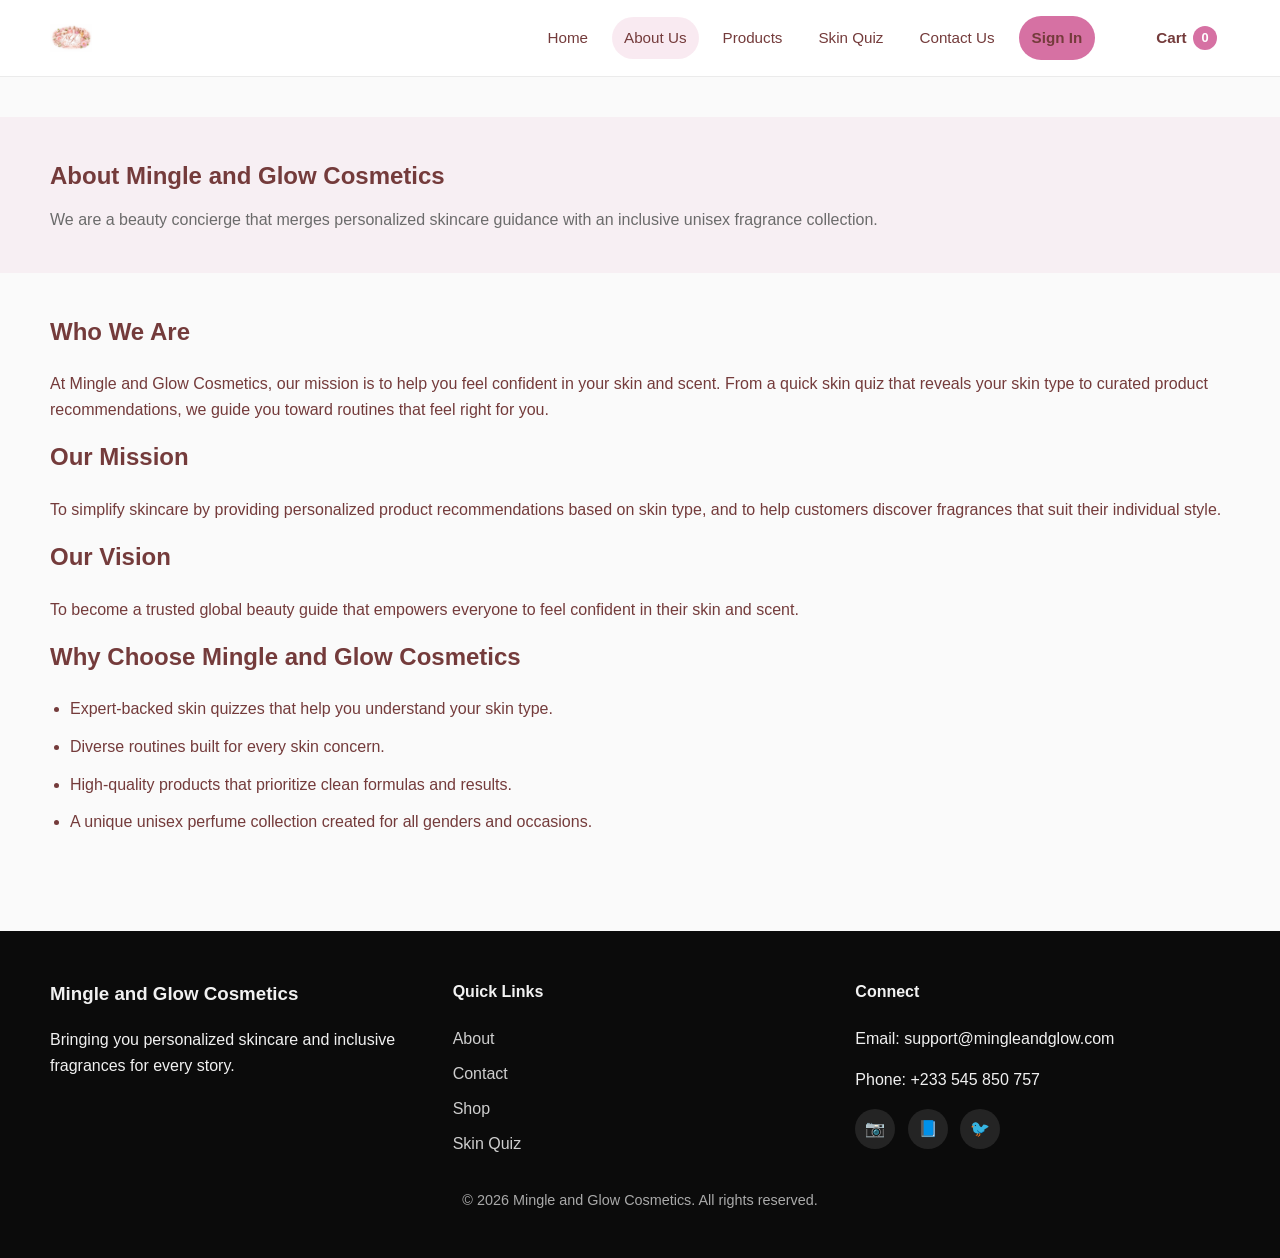
==== pages/about-us.html @ 073a83bd "changes" ====
<!DOCTYPE html>
<html lang="en">
<head>
  <meta charset="UTF-8" />
  <meta name="viewport" content="width=device-width, initial-scale=1.0" />
  <title>About Us — Mingle and Glow Cosmetics</title>
  <link rel="stylesheet" href="../src/style.css" />
</head>
<body>
  <header class="site-header">
    <div class="container header-inner">
      <a class="brand" href="../index.html">
        <img class="logo" src="../images/logo.png" alt="Mingle and Glow logo" />
      </a>
      <nav class="main-nav">
        <a href="../index.html">Home</a>
        <a href="about-us.html" class="active">About Us</a>
        <a href="Products.html">Products</a>
        <a href="skin-quiz.html">Skin Quiz</a>
        <a href="contact-us.html">Contact Us</a>
        <a id="auth-action" class="btn btn-primary" href="sign-in.html">Sign In</a>
        <span id="user-greeting" class="user-greeting"></span>
        <a class="btn cart-link" href="Cart.html">Cart <span id="cart-count" class="badge">0</span></a>
      </nav>
      <button class="nav-toggle" aria-label="Toggle navigation">☰</button>
    </div>
  </header>

  <main class="page-content">
    <section class="page-header">
      <div class="container">
        <h1>About Mingle and Glow Cosmetics</h1>
        <p>We are a beauty concierge that merges personalized skincare guidance with an inclusive unisex fragrance collection.</p>
      </div>
    </section>

    <section class="content-block">
      <div class="container">
        <h2>Who We Are</h2>
        <p>At Mingle and Glow Cosmetics, our mission is to help you feel confident in your skin and scent. From a quick skin quiz that reveals your skin type to curated product recommendations, we guide you toward routines that feel right for you.</p>

        <h2>Our Mission</h2>
        <p>To simplify skincare by providing personalized product recommendations based on skin type, and to help customers discover fragrances that suit their individual style.</p>

        <h2>Our Vision</h2>
        <p>To become a trusted global beauty guide that empowers everyone to feel confident in their skin and scent.</p>

        <h2>Why Choose Mingle and Glow Cosmetics</h2>
        <ul class="checklist">
          <li>Expert-backed skin quizzes that help you understand your skin type.</li>
          <li>Diverse routines built for every skin concern.</li>
          <li>High-quality products that prioritize clean formulas and results.</li>
          <li>A unique unisex perfume collection created for all genders and occasions.</li>
        </ul>
      </div>
    </section>
  </main>

  <footer class="site-footer">
    <div class="container footer-grid">
      <div>
        <h3>Mingle and Glow Cosmetics</h3>
        <p>Bringing you personalized skincare and inclusive fragrances for every story.</p>
      </div>

      <div>
        <h4>Quick Links</h4>
        <ul class="footer-links">
          <li><a href="About%20us%20.html">About</a></li>
          <li><a href="Contact%20us%20.html">Contact</a></li>
          <li><a href="Products.html">Shop</a></li>
          <li><a href="Skin%20Quiz%20.html">Skin Quiz</a></li>
        </ul>
      </div>

      <div>
        <h4>Connect</h4>
        <p>Email: <a href="mailto:support@mingleandglow.com">support@mingleandglow.com</a></p>
        <p>Phone: +233 545 850 757</p>
        <div class="social-icons">
          <a href="#" aria-label="Instagram">📷</a>
          <a href="#" aria-label="Facebook">📘</a>
          <a href="#" aria-label="Twitter">🐦</a>
        </div>
      </div>
    </div>
    <div class="footer-bottom">
      <p>© <span id="year"></span> Mingle and Glow Cosmetics. All rights reserved.</p>
    </div>
  </footer>

  <script src="../src/app.js"></script>
  <script>
    document.getElementById('year').textContent = new Date().getFullYear();
    updateCartBadge();
  </script>
</body>
</html>
---- src/style.css ----
/* Mingle and Glow Cosmetics stylesheet */

:root {
  --bg: #fafafa;
  --surface: #ffffff;
  --primary: #d671a3;
  --primary-dark: #b64682;
  --secondary: #4a6cf7;
  --text: #743b3b;
  --muted: #6b6b6b;
  --border: rgba(0, 0, 0, 0.08);
  --radius: 12px;
  --shadow: 0 14px 35px rgba(0, 0, 0, 0.08);
  --max-width: 1180px;
  --font: -apple-system, BlinkMacSystemFont, 'Segoe UI', Roboto, Helvetica, Arial, sans-serif;
}

* {
  box-sizing: border-box;
}

body {
  margin: 0;
  font-family: var(--font);
  line-height: 1.6;
  color: var(--text);
  background: var(--bg);
}

a {
  color: inherit;
  text-decoration: none;
}

.container {
  width: min(100% - 2rem, var(--max-width));
  margin: 0 auto;
}

.site-header {
  background: #fff;
  border-bottom: 1px solid var(--border);
  position: sticky;
  top: 0;
  z-index: 20;
}

.header-inner {
  display: flex;
  align-items: center;
  justify-content: space-between;
  gap: 1rem;
  padding: 1rem 0;
  border-radius: 12px;
  
}

.brand {
  display: inline-flex;
  align-items: center;
  gap: 0.5rem;
  text-decoration: none;
  color: var(--text);
}

.brand img.logo {
  height: 42px;
  width: 42px;
  display: block;
  object-fit: contain;
}

.brand-highlight {
  color: var(--primary);
}

.main-nav {
  display: flex;
  align-items: center;
  gap: 0.75rem;
  flex-wrap: wrap;
}

.main-nav a {
  padding: 0.55rem 0.75rem;
  border-radius: 999px;
  font-size: 0.95rem;
  color: var(--text);
  transition: background 0.2s ease;
}

.main-nav a:hover,
.main-nav a.active {
  background: rgba(214, 113, 163, 0.15);
}

.user-greeting {
  padding: 0.55rem 0.75rem;
  font-weight: 600;
  color: var(--text);
}

.btn {
  display: inline-flex;
  align-items: center;
  justify-content: center;
  gap: 0.4rem;
  border: 1px solid transparent;
  border-radius: 999px;
  padding: 0.6rem 0.9rem;
  font-weight: 600;
  transition: transform 0.18s ease, box-shadow 0.18s ease;
  cursor: pointer;
  text-decoration: none;
}

.btn:hover {
  transform: translateY(-1px);
  box-shadow: 0 10px 22px rgba(0, 0, 0, 0.06);
}

.btn-primary {
  background: var(--primary);
  color: #fff;
}

.btn-secondary {
  background: rgba(74, 108, 247, 0.12);
  color: var(--secondary);
}

.btn-small {
  font-size: 0.85rem;
  padding: 0.4rem 0.7rem;
}

.badge {
  display: inline-flex;
  align-items: center;
  justify-content: center;
  min-width: 1.5rem;
  padding: 0.1rem 0.45rem;
  border-radius: 999px;
  background: var(--primary);
  color: #fff;
  font-size: 0.8rem;
}

.nav-toggle {
  display: none;
  border: 1px solid rgba(0, 0, 0, 0.15);
  border-radius: 10px;
  background: rgba(255, 255, 255, 0.8);
  padding: 0.5rem 0.8rem;
  font-size: 1.2rem;
}

.hero {
  position: relative;
  padding: 4rem 0;
  min-height: 75vh;
  background: linear-gradient(135deg, rgba(214, 113, 163, 0.34), rgba(74, 108, 247, 0.28)),
    url('../images/background image.jpeg') center/cover no-repeat;
}

.hero::before {
  content: '';
  position: absolute;
  inset: 0;
  background: rgba(0, 0, 0, 0.25);
  pointer-events: none;
}

.hero .container {
  position: relative;
  z-index: 1;
}

.hero-grid {
  display: grid;
  grid-template-columns: 1fr 1fr;
  gap: 2.5rem;
  align-items: center;
}

.hero-text h1 {
  margin: 0 0 1rem;
  font-size: clamp(2.4rem, 4vw, 3.2rem);
}

.hero-text p {
  margin: 0 0 1.6rem;
  max-width: 520px;
  color: var(--muted);
}

.hero-actions {
  display: flex;
  gap: 1rem;
  flex-wrap: wrap;
}

.hero-image img {
  width: 100%;
  border-radius: var(--radius);
  box-shadow: var(--shadow);
}

.features {
  padding: 3rem 0;
}

.features h2 {
  text-align: center;
  margin-bottom: 2rem;
}

.feature-grid {
  display: grid;
  grid-template-columns: repeat(auto-fit, minmax(220px, 1fr));
  gap: 1.75rem;
}

.feature {
  background: var(--surface);
  padding: 1.8rem;
  border-radius: var(--radius);
  box-shadow: 0 8px 18px rgba(0, 0, 0, 0.05);
  border: 1px solid rgba(0, 0, 0, 0.05);
}

.feature h3 {
  margin-top: 0;
}

.section-header {
  text-align: center;
  max-width: 820px;
  margin: 0 auto 2rem;
}

.product-grid {
  display: grid;
  grid-template-columns: repeat(auto-fit, minmax(260px, 1fr));
  gap: 1.75rem;
}

.product-card {
  background: var(--surface);
  border-radius: var(--radius);
  overflow: hidden;
  box-shadow: var(--shadow);
  border: 1px solid rgba(0, 0, 0, 0.05);
  display: flex;
  flex-direction: column;
}

.product-card img {
  width: 100%;
  height: 200px;
  object-fit: cover;
}

.product-body {
  padding: 1.2rem;
  display: flex;
  flex-direction: column;
  gap: 0.75rem;
  flex: 1;
}

.product-body h3 {
  margin: 0;
}

.product-meta {
  font-size: 0.9rem;
  color: var(--muted);
}

.product-price {
  font-weight: 700;
  color: var(--text);
}

.section-actions {
  display: flex;
  justify-content: center;
  margin-top: 1.75rem;
}

.testimonials {
  padding: 3rem 0;
  background: rgba(74, 108, 247, 0.05);
}

.testimonial-grid {
  display: grid;
  grid-template-columns: repeat(auto-fit, minmax(240px, 1fr));
  gap: 1.5rem;
}

.testimonial {
  background: var(--surface);
  padding: 1.8rem;
  border-radius: var(--radius);
  box-shadow: 0 10px 25px rgba(0, 0, 0, 0.06);
}

.testimonial footer {
  margin-top: 1rem;
  color: var(--muted);
  font-size: 0.95rem;
}

.site-footer {
  background: #0b0b0b;
  color: #f1f1f1;
  padding: 3rem 0 2rem;
}

.footer-grid {
  display: grid;
  grid-template-columns: repeat(auto-fit, minmax(220px, 1fr));
  gap: 1.75rem;
  align-items: start;
}

.site-footer h3,
.site-footer h4 {
  margin-top: 0;
}

.footer-links {
  list-style: none;
  padding: 0;
  margin: 0;
}

.footer-links li + li {
  margin-top: 0.6rem;
}

.footer-links a {
  color: rgba(255, 255, 255, 0.8);
}

.footer-links a:hover {
  color: #fff;
}

.social-icons a {
  display: inline-flex;
  align-items: center;
  justify-content: center;
  width: 40px;
  height: 40px;
  border-radius: 50%;
  background: rgba(255, 255, 255, 0.1);
  margin-right: 0.5rem;
  text-decoration: none;
}

.footer-bottom {
  margin-top: 2rem;
  text-align: center;
  font-size: 0.9rem;
  color: rgba(255, 255, 255, 0.65);
}

.page-content {
  padding: 2.5rem 0;
}

.page-header {
  padding: 2.5rem 0;
  background: rgba(214, 113, 163, 0.08);
}

.page-header h1 {
  margin: 0 0 0.75rem;
}

.page-header p {
  margin: 0;
  color: var(--muted);
}

.content-block {
  padding: 2.5rem 0;
}

.content-block h2 {
  margin-top: 0;
}

.checklist {
  padding-left: 1.25rem;
}

.checklist li {
  margin-bottom: 0.75rem;
}

.filter-grid {
  display: grid;
  grid-template-columns: repeat(auto-fit, minmax(200px, 1fr));
  gap: 1rem;
  padding: 1.5rem 0;
}

.filter {
  display: flex;
  flex-direction: column;
  gap: 0.4rem;
}

.filter-select {
  padding: 0.65rem;
  border-radius: 999px;
  border: 1px solid rgba(0, 0, 0, 0.15);
  background: #fff;
}

.quiz-section {
  padding: 2.5rem 0;
}

.quiz-grid {
  display: grid;
  grid-template-columns: 1fr 1fr;
  gap: 2rem;
}

.quiz-form {
  display: grid;
  gap: 1.5rem;
}

.quiz-card {
  background: var(--surface);
  padding: 1.5rem;
  border-radius: var(--radius);
  border: 1px solid rgba(0, 0, 0, 0.05);
}

.quiz-card h2 {
  margin-top: 0;
}

.quiz-card label {
  display: block;
  margin-top: 0.9rem;
  cursor: pointer;
}

.quiz-card input[type='radio'] {
  margin-right: 0.6rem;
}

.quiz-actions {
  display: flex;
  justify-content: flex-end;
}

.quiz-result {
  background: var(--surface);
  padding: 1.5rem;
  border-radius: var(--radius);
  border: 1px solid rgba(0, 0, 0, 0.05);
}

.newsletter {
  padding: 2.5rem 0;
  background: rgba(74, 108, 247, 0.05);
}

.auth-section {
  padding: 2.5rem 0;
}

.auth-grid {
  display: grid;
  grid-template-columns: 1fr;
  justify-items: center;
}

.auth-card {
  width: min(420px, 100%);
  padding: 2rem;
  background: var(--surface);
  border-radius: var(--radius);
  box-shadow: var(--shadow);
}

.auth-form {
  display: grid;
  gap: 1.1rem;
}

.form-group {
  display: flex;
  flex-direction: column;
  gap: 0.35rem;
}

.form-group input,
.form-group select,
.form-group textarea {
  padding: 0.75rem 0.9rem;
  border-radius: 12px;
  border: 1px solid rgba(0, 0, 0, 0.15);
  font: inherit;
}

.form-group textarea {
  resize: vertical;
}

.form-group.checkbox {
  flex-direction: row;
  align-items: center;
  gap: 0.6rem;
}

.auth-links {
  margin: 0;
  font-size: 0.95rem;
  color: var(--muted);
}

.auth-links a {
  color: var(--primary);
}

.message {
  margin: 0;
  padding: 0.75rem 1rem;
  border-radius: 12px;
  font-size: 0.95rem;
}

.message.error {
  background: rgba(220, 53, 69, 0.1);
  color: #b02a37;
}

.message.success {
  background: rgba(40, 167, 69, 0.14);
  color: #155724;
}

.empty-state {
  padding: 2rem;
  text-align: center;
  color: var(--muted);
}

.cart-section {
  padding: 2.5rem 0;
}

.cart-grid {
  display: grid;
  grid-template-columns: 1fr 320px;
  gap: 1.5rem;
  align-items: start;
}

.cart-items {
  background: var(--surface);
  padding: 1.5rem;
  border-radius: var(--radius);
  box-shadow: var(--shadow);
}

.cart-total {
  margin-top: 1.5rem;
  padding: 1rem;
  border-radius: var(--radius);
  border: 1px solid rgba(0, 0, 0, 0.08);
  background: rgba(255, 255, 255, 0.55);
}

.cart-table {
  width: 100%;
  border-collapse: collapse;
}

.cart-table th,
.cart-table td {
  padding: 0.9rem 0.7rem;
  text-align: left;
  vertical-align: middle;
}

.cart-table thead {
  border-bottom: 1px solid rgba(0, 0, 0, 0.12);
}

.cart-product {
  display: flex;
  align-items: center;
  gap: 0.75rem;
}

.cart-product img {
  width: 70px;
  height: 70px;
  object-fit: cover;
  border-radius: 12px;
}

.qty-input {
  width: 64px;
  padding: 0.5rem;
  border-radius: 12px;
  border: 1px solid rgba(0, 0, 0, 0.15);
}

.checkout {
  background: var(--surface);
  padding: 1.5rem;
  border-radius: var(--radius);
  box-shadow: var(--shadow);
}

.checkout-form {
  display: grid;
  gap: 1.1rem;
}

.privacy-note {
  font-size: 0.85rem;
  color: var(--muted);
  margin-top: 0.75rem;
}

.toast {
  position: fixed;
  bottom: 1.5rem;
  right: 1.5rem;
  background: rgba(0, 0, 0, 0.8);
  color: white;
  padding: 0.85rem 1rem;
  border-radius: 12px;
  opacity: 0;
  transform: translateY(10px);
  transition: opacity 0.2s ease, transform 0.2s ease;
  z-index: 999;
}

.toast.show {
  opacity: 1;
  transform: translateY(0);
}

@media (max-width: 900px) {
  .hero-grid {
    grid-template-columns: 1fr;
  }

  .cart-grid {
    grid-template-columns: 1fr;
  }

  .quiz-grid {
    grid-template-columns: 1fr;
  }

  .filter-grid {
    grid-template-columns: 1fr;
  }
}

@media (max-width: 680px) {
  .main-nav {
    position: absolute;
    top: 100%;
    left: 0;
    right: 0;
    background: rgba(255, 255, 255, 0.96);
    border-bottom: 1px solid rgba(0, 0, 0, 0.08);
    flex-direction: column;
    gap: 0;
    padding: 1rem 1rem 1.25rem;
    transform: translateY(-120%);
    transition: transform 0.2s ease;
    overflow: hidden;
  }

  .main-nav.open {
    transform: translateY(0);
  }

  .main-nav a {
    padding: 0.75rem 0.5rem;
  }

  .nav-toggle {
    display: inline-flex;
  }
}
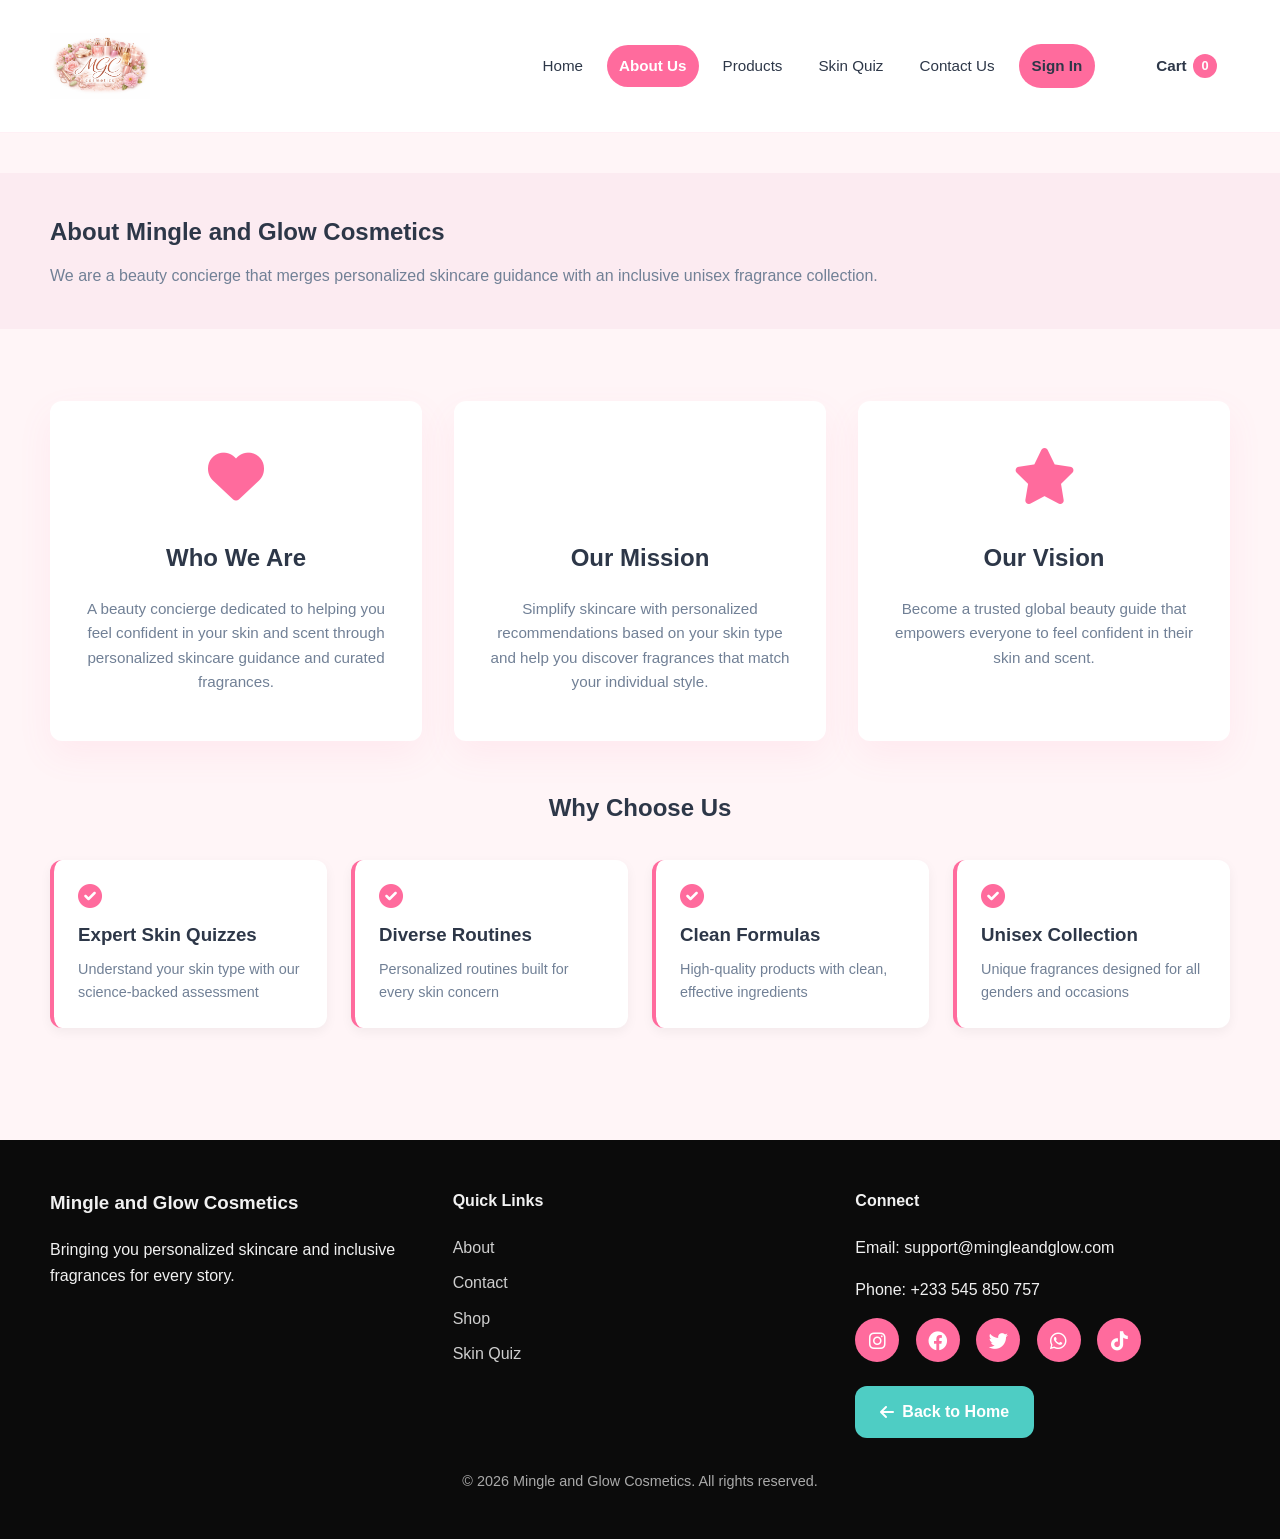
==== commit b0910b6e: "additions" ====
--- a/pages/about-us.html
+++ b/pages/about-us.html
@@ -4,6 +4,7 @@
   <meta charset="UTF-8" />
   <meta name="viewport" content="width=device-width, initial-scale=1.0" />
   <title>About Us — Mingle and Glow Cosmetics</title>
+  <link rel="stylesheet" href="https://cdnjs.cloudflare.com/ajax/libs/font-awesome/6.0.0/css/all.min.css" />
   <link rel="stylesheet" href="../src/style.css" />
 </head>
 <body>
@@ -36,22 +37,55 @@
 
     <section class="content-block">
       <div class="container">
-        <h2>Who We Are</h2>
-        <p>At Mingle and Glow Cosmetics, our mission is to help you feel confident in your skin and scent. From a quick skin quiz that reveals your skin type to curated product recommendations, we guide you toward routines that feel right for you.</p>
+        <div class="about-grid">
+          <article class="about-card">
+            <div class="about-icon">
+              <i class="fas fa-heart"></i>
+            </div>
+            <h2>Who We Are</h2>
+            <p>A beauty concierge dedicated to helping you feel confident in your skin and scent through personalized skincare guidance and curated fragrances.</p>
+          </article>
 
-        <h2>Our Mission</h2>
-        <p>To simplify skincare by providing personalized product recommendations based on skin type, and to help customers discover fragrances that suit their individual style.</p>
+          <article class="about-card">
+            <div class="about-icon">
+              <i class="fas fa-target"></i>
+            </div>
+            <h2>Our Mission</h2>
+            <p>Simplify skincare with personalized recommendations based on your skin type and help you discover fragrances that match your individual style.</p>
+          </article>
 
-        <h2>Our Vision</h2>
-        <p>To become a trusted global beauty guide that empowers everyone to feel confident in their skin and scent.</p>
+          <article class="about-card">
+            <div class="about-icon">
+              <i class="fas fa-star"></i>
+            </div>
+            <h2>Our Vision</h2>
+            <p>Become a trusted global beauty guide that empowers everyone to feel confident in their skin and scent.</p>
+          </article>
+        </div>
 
-        <h2>Why Choose Mingle and Glow Cosmetics</h2>
-        <ul class="checklist">
-          <li>Expert-backed skin quizzes that help you understand your skin type.</li>
-          <li>Diverse routines built for every skin concern.</li>
-          <li>High-quality products that prioritize clean formulas and results.</li>
-          <li>A unique unisex perfume collection created for all genders and occasions.</li>
-        </ul>
+        <h2 style="margin-top: 3rem; text-align: center;">Why Choose Us</h2>
+        <div class="features-list">
+          <div class="feature-item">
+            <i class="fas fa-check-circle"></i>
+            <h3>Expert Skin Quizzes</h3>
+            <p>Understand your skin type with our science-backed assessment</p>
+          </div>
+          <div class="feature-item">
+            <i class="fas fa-check-circle"></i>
+            <h3>Diverse Routines</h3>
+            <p>Personalized routines built for every skin concern</p>
+          </div>
+          <div class="feature-item">
+            <i class="fas fa-check-circle"></i>
+            <h3>Clean Formulas</h3>
+            <p>High-quality products with clean, effective ingredients</p>
+          </div>
+          <div class="feature-item">
+            <i class="fas fa-check-circle"></i>
+            <h3>Unisex Collection</h3>
+            <p>Unique fragrances designed for all genders and occasions</p>
+          </div>
+        </div>
       </div>
     </section>
   </main>
@@ -78,9 +112,14 @@
         <p>Email: <a href="mailto:support@mingleandglow.com">support@mingleandglow.com</a></p>
         <p>Phone: +233 545 850 757</p>
         <div class="social-icons">
-          <a href="#" aria-label="Instagram">📷</a>
-          <a href="#" aria-label="Facebook">📘</a>
-          <a href="#" aria-label="Twitter">🐦</a>
+          <a href="https://www.instagram.com" target="_blank" aria-label="Instagram"><i class="fab fa-instagram"></i></a>
+          <a href="https://www.facebook.com" target="_blank" aria-label="Facebook"><i class="fab fa-facebook"></i></a>
+          <a href="https://www.twitter.com" target="_blank" aria-label="Twitter"><i class="fab fa-twitter"></i></a>
+          <a href="https://www.whatsapp.com" target="_blank" aria-label="WhatsApp"><i class="fab fa-whatsapp"></i></a>
+          <a href="https://www.tiktok.com" target="_blank" aria-label="TikTok"><i class="fab fa-tiktok"></i></a>
+        </div>
+        <div class="back-to-home">
+          <a href="../index.html" class="btn btn-secondary"><i class="fas fa-arrow-left"></i> Back to Home</a>
         </div>
       </div>
     </div>
--- a/src/style.css
+++ b/src/style.css
@@ -1,16 +1,17 @@
 /* Mingle and Glow Cosmetics stylesheet */
 
 :root {
-  --bg: #fafafa;
+  --bg: #FFF5F7;
   --surface: #ffffff;
-  --primary: #d671a3;
-  --primary-dark: #b64682;
-  --secondary: #4a6cf7;
-  --text: #743b3b;
-  --muted: #6b6b6b;
-  --border: rgba(0, 0, 0, 0.08);
+  --primary: #FF6B9D;
+  --primary-dark: #E63946;
+  --secondary: #4ECDC4;
+  --accent: #FFD93D;
+  --text: #2D3748;
+  --muted: #718096;
+  --border: rgba(255, 107, 157, 0.1);
   --radius: 12px;
-  --shadow: 0 14px 35px rgba(0, 0, 0, 0.08);
+  --shadow: 0 14px 35px rgba(255, 107, 157, 0.08);
   --max-width: 1180px;
   --font: -apple-system, BlinkMacSystemFont, 'Segoe UI', Roboto, Helvetica, Arial, sans-serif;
 }
@@ -64,8 +65,8 @@
 }
 
 .brand img.logo {
-  height: 42px;
-  width: 42px;
+  height: 100px;
+  width: 100px;
   display: block;
   object-fit: contain;
 }
@@ -86,12 +87,18 @@
   border-radius: 999px;
   font-size: 0.95rem;
   color: var(--text);
-  transition: background 0.2s ease;
-}
-
-.main-nav a:hover,
+  transition: all 0.2s ease;
+}
+
+.main-nav a:hover {
+  background: var(--primary);
+  color: #fff;
+}
+
 .main-nav a.active {
-  background: rgba(214, 113, 163, 0.15);
+  background: var(--primary);
+  color: #fff;
+  font-weight: 600;
 }
 
 .user-greeting {
@@ -233,6 +240,18 @@
   margin-top: 0;
 }
 
+.feature-icon {
+  font-size: 3rem;
+  text-align: center;
+  margin-bottom: 1rem;
+  color: var(--primary);
+  transition: transform 0.3s ease;
+}
+
+.feature-icon:hover {
+  transform: scale(1.2);
+}
+
 .section-header {
   text-align: center;
   max-width: 820px;
@@ -349,16 +368,129 @@
   color: #fff;
 }
 
+.social-icons {
+  margin-top: 1rem;
+}
+
 .social-icons a {
   display: inline-flex;
   align-items: center;
   justify-content: center;
-  width: 40px;
-  height: 40px;
+  width: 44px;
+  height: 44px;
   border-radius: 50%;
-  background: rgba(255, 255, 255, 0.1);
+  background: var(--primary);
+  margin-right: 0.75rem;
+  text-decoration: none;
+  color: #fff;
+  font-size: 1.2rem;
+  transition: all 0.3s ease;
+}
+
+.social-icons a:hover {
+  background: var(--primary-dark);
+  transform: translateY(-3px);
+  box-shadow: 0 8px 16px rgba(0, 0, 0, 0.2);
+}
+
+.back-to-home {
+  margin-top: 1.5rem;
+}
+
+.back-to-home .btn {
+  display: inline-flex;
+  align-items: center;
+  gap: 0.5rem;
+  padding: 0.75rem 1.5rem;
+  background: var(--secondary);
+  color: #fff;
+  border-radius: var(--radius);
+  text-decoration: none;
+  font-weight: 600;
+  transition: all 0.3s ease;
+}
+
+.back-to-home .btn:hover {
+  background: var(--primary);
+  transform: translateX(-3px);
+  box-shadow: 0 8px 16px rgba(0, 0, 0, 0.2);
+}
+
+.about-grid {
+  display: grid;
+  grid-template-columns: repeat(auto-fit, minmax(280px, 1fr));
+  gap: 2rem;
+  margin: 2rem 0;
+}
+
+.about-card {
+  background: var(--surface);
+  padding: 2rem;
+  border-radius: var(--radius);
+  box-shadow: var(--shadow);
+  text-align: center;
+  transition: all 0.3s ease;
+}
+
+.about-card:hover {
+  transform: translateY(-5px);
+  box-shadow: 0 20px 40px rgba(0, 0, 0, 0.12);
+}
+
+.about-icon {
+  font-size: 3.5rem;
+  color: var(--primary);
+  margin-bottom: 1rem;
+}
+
+.about-card h2 {
+  margin-top: 0;
+  color: var(--text);
+  font-size: 1.5rem;
+}
+
+.about-card p {
+  color: var(--muted);
+  line-height: 1.6;
+  font-size: 0.95rem;
+}
+
+.features-list {
+  display: grid;
+  grid-template-columns: repeat(auto-fit, minmax(240px, 1fr));
+  gap: 1.5rem;
+  margin: 2rem 0;
+}
+
+.feature-item {
+  background: var(--surface);
+  padding: 1.5rem;
+  border-radius: var(--radius);
+  border-left: 4px solid var(--primary);
+  box-shadow: 0 4px 12px rgba(0, 0, 0, 0.05);
+  transition: all 0.3s ease;
+}
+
+.feature-item:hover {
+  box-shadow: 0 8px 20px rgba(0, 0, 0, 0.1);
+  transform: translateX(5px);
+}
+
+.feature-item i {
+  font-size: 1.5rem;
+  color: var(--primary);
   margin-right: 0.5rem;
-  text-decoration: none;
+}
+
+.feature-item h3 {
+  margin: 0.5rem 0;
+  color: var(--text);
+}
+
+.feature-item p {
+  margin: 0.5rem 0 0 0;
+  color: var(--muted);
+  font-size: 0.9rem;
 }
 
 .footer-bottom {
@@ -701,3 +833,67 @@
     display: inline-flex;
   }
 }
+/* Page-specific backgrounds */
+body[data-page="about-us"] main.page-content {
+  background: linear-gradient(135deg, rgba(255, 107, 157, 0.3) 0%, rgba(78, 205, 196, 0.3) 100%), url('../images/Velvet\ Rose\ Mist.jfif');
+  background-size: cover;
+  background-attachment: fixed;
+  background-position: center;
+  min-height: 100vh;
+}
+
+body[data-page="contact-us"] main.page-content {
+  background: linear-gradient(135deg, rgba(78, 205, 196, 0.3) 0%, rgba(255, 147, 61, 0.3) 100%), url('../images/Ocean\ Breeze.jfif');
+  background-size: cover;
+  background-attachment: fixed;
+  background-position: center;
+  min-height: 100vh;
+}
+
+body[data-page="sign-in"] main.page-content {
+  background: linear-gradient(135deg, rgba(255, 147, 61, 0.3) 0%, rgba(255, 107, 157, 0.3) 100%), url('../images/Golden\ Amber.avif');
+  background-size: cover;
+  background-attachment: fixed;
+  background-position: center;
+  min-height: 100vh;
+}
+
+body[data-page="cart"] main.page-content {
+  background: linear-gradient(135deg, rgba(255, 255, 255, 0.4) 0%, rgba(78, 205, 196, 0.4) 100%), url('../images/citrus\ glow.jfif');
+  background-size: cover;
+  background-attachment: fixed;
+  background-position: center;
+  min-height: 100vh;
+}
+
+body[data-page="home"] main.page-content {
+  background: linear-gradient(135deg, rgba(255, 107, 157, 0.2) 0%, rgba(78, 205, 196, 0.2) 100%), url('images/background\ image.jpeg');
+  background-size: cover;
+  background-attachment: fixed;
+  background-position: center;
+  min-height: 100vh;
+}
+
+body[data-page="products"] main.page-content {
+  background: linear-gradient(135deg, rgba(78, 205, 196, 0.3) 0%, rgba(255, 147, 61, 0.3) 100%), url('../images/Golden\ Amber.avif');
+  background-size: cover;
+  background-attachment: fixed;
+  background-position: center;
+  min-height: 100vh;
+}
+
+body[data-page="skin-quiz"] main.page-content {
+  background: linear-gradient(135deg, rgba(255, 147, 61, 0.2) 0%, rgba(255, 107, 157, 0.2) 100%), url('../images/Ocean\ Breeze.jfif');
+  background-size: cover;
+  background-attachment: fixed;
+  background-position: center;
+  min-height: 100vh;
+}
+
+body[data-page="sign-up"] main.page-content {
+  background: linear-gradient(135deg, rgba(255, 107, 157, 0.3) 0%, rgba(78, 205, 196, 0.3) 100%), url('../images/Velvet\ Rose\ Mist.jfif');
+  background-size: cover;
+  background-attachment: fixed;
+  background-position: center;
+  min-height: 100vh;
+}
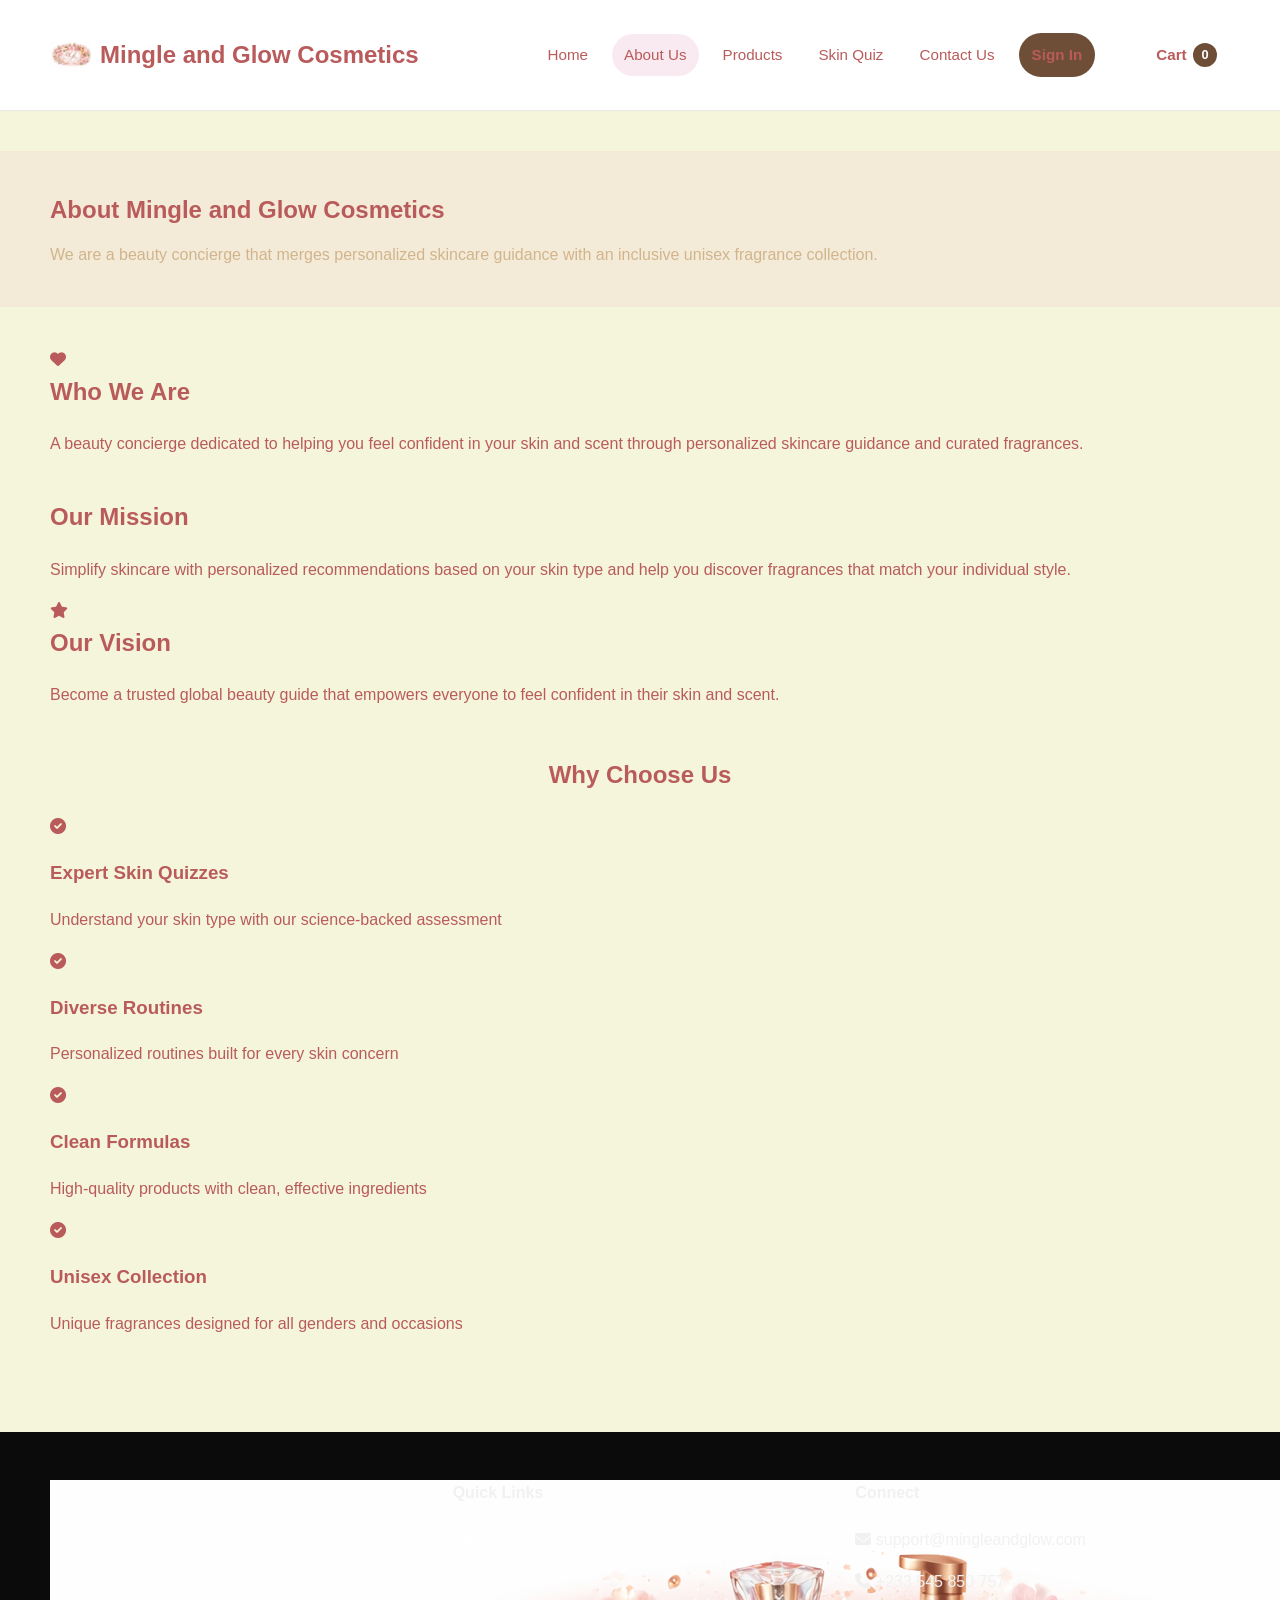
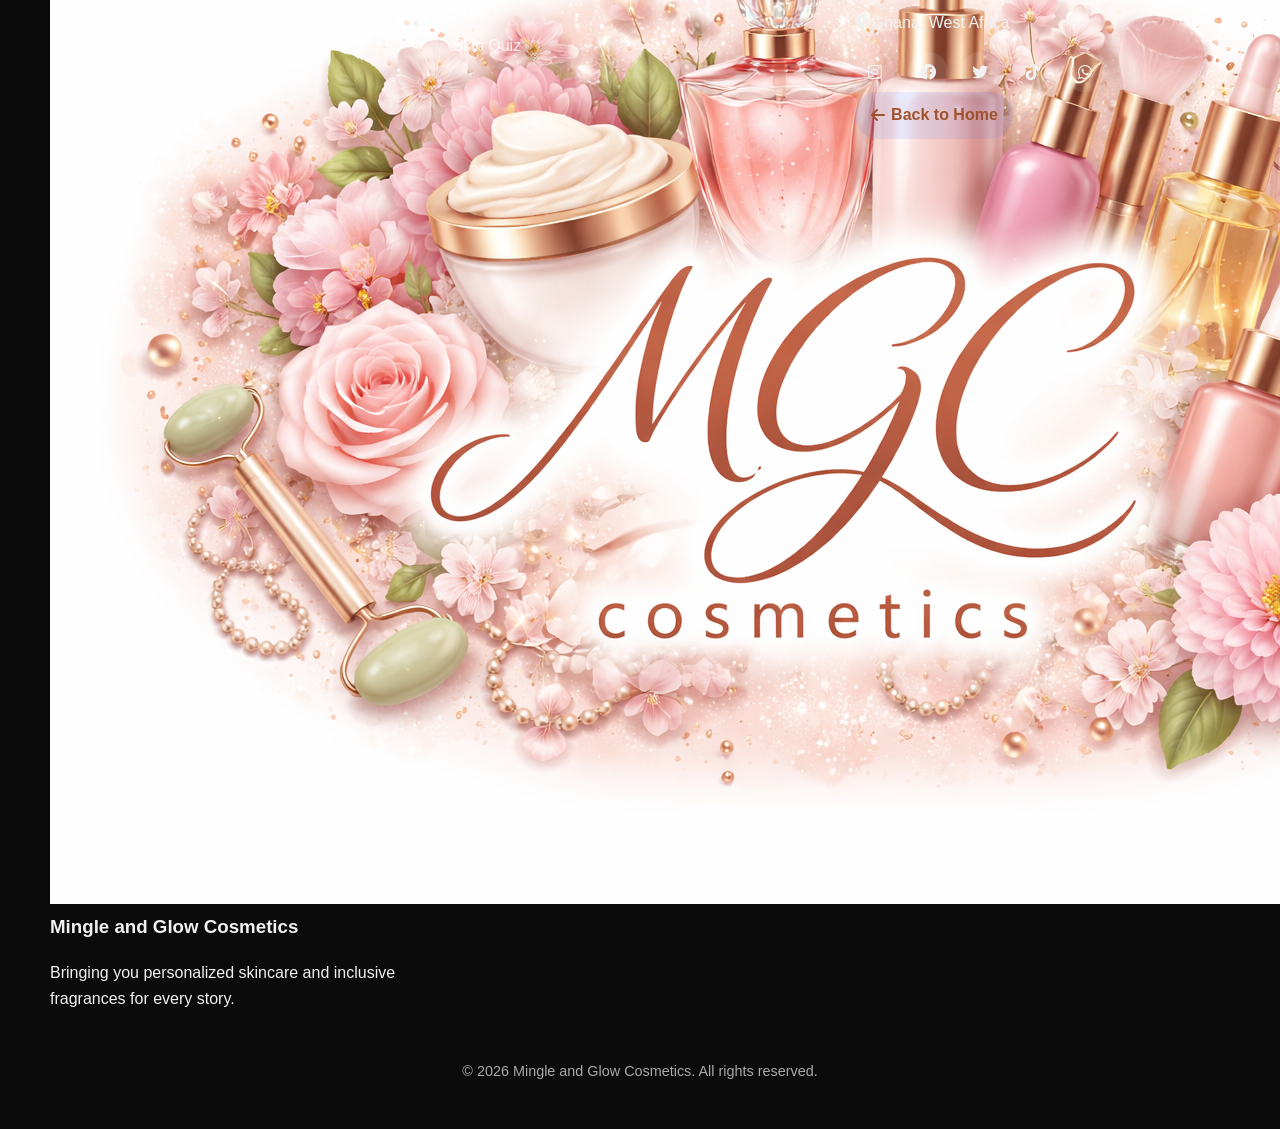
==== commit f64910c6: "adding all changes" ====
--- a/pages/about-us.html
+++ b/pages/about-us.html
@@ -12,6 +12,7 @@
     <div class="container header-inner">
       <a class="brand" href="../index.html">
         <img class="logo" src="../images/logo.png" alt="Mingle and Glow logo" />
+        <h2>Mingle and Glow Cosmetics</h2>
       </a>
       <nav class="main-nav">
         <a href="../index.html">Home</a>
@@ -93,8 +94,13 @@
   <footer class="site-footer">
     <div class="container footer-grid">
       <div>
-        <h3>Mingle and Glow Cosmetics</h3>
-        <p>Bringing you personalized skincare and inclusive fragrances for every story.</p>
+        <div class="footer-brand">
+          <img class="footer-logo" src="../images/logo.png" alt="Mingle and Glow logo" />
+          <div>
+            <h3>Mingle and Glow Cosmetics</h3>
+            <p>Bringing you personalized skincare and inclusive fragrances for every story.</p>
+          </div>
+        </div>
       </div>
 
       <div>
@@ -109,14 +115,15 @@
 
       <div>
         <h4>Connect</h4>
-        <p>Email: <a href="mailto:support@mingleandglow.com">support@mingleandglow.com</a></p>
-        <p>Phone: +233 545 850 757</p>
+        <p><i class="fas fa-envelope"></i> <a href="mailto:support@mingleandglow.com">support@mingleandglow.com</a></p>
+        <p><i class="fas fa-phone"></i> <a href="tel:+233545850757">+233 545 850 757</a></p>
+        <p><i class="fas fa-map-marker-alt"></i> Ghana, West Africa</p>
         <div class="social-icons">
           <a href="https://www.instagram.com" target="_blank" aria-label="Instagram"><i class="fab fa-instagram"></i></a>
           <a href="https://www.facebook.com" target="_blank" aria-label="Facebook"><i class="fab fa-facebook"></i></a>
           <a href="https://www.twitter.com" target="_blank" aria-label="Twitter"><i class="fab fa-twitter"></i></a>
-          <a href="https://www.whatsapp.com" target="_blank" aria-label="WhatsApp"><i class="fab fa-whatsapp"></i></a>
           <a href="https://www.tiktok.com" target="_blank" aria-label="TikTok"><i class="fab fa-tiktok"></i></a>
+          <a href="https://wa.me/0545850757" target="_blank" aria-label="WhatsApp"><i class="fab fa-whatsapp"></i></a>
         </div>
         <div class="back-to-home">
           <a href="../index.html" class="btn btn-secondary"><i class="fas fa-arrow-left"></i> Back to Home</a>
@@ -132,6 +139,22 @@
   <script>
     document.getElementById('year').textContent = new Date().getFullYear();
     updateCartBadge();
+
+    // Footer text click effects
+    const footerHeadings = document.querySelectorAll('.site-footer h3, .site-footer h4');
+    const footerTexts = document.querySelectorAll('.site-footer > div > div > p');
+
+    footerHeadings.forEach(heading => {
+      heading.addEventListener('click', function() {
+        this.classList.toggle('clicked');
+      });
+    });
+
+    footerTexts.forEach(text => {
+      text.addEventListener('click', function() {
+        this.classList.toggle('clicked');
+      });
+    });
   </script>
 </body>
 </html>
--- a/src/style.css
+++ b/src/style.css
@@ -1,17 +1,16 @@
 /* Mingle and Glow Cosmetics stylesheet */
 
 :root {
-  --bg: #FFF5F7;
+  --bg: #F5F5DC;
   --surface: #ffffff;
-  --primary: #FF6B9D;
-  --primary-dark: #E63946;
-  --secondary: #4ECDC4;
-  --accent: #FFD93D;
-  --text: #2D3748;
-  --muted: #718096;
-  --border: rgba(255, 107, 157, 0.1);
+  --primary: #6F4E37;
+  --primary-dark: lch(24.29% 22.05 24.26);
+  --secondary: #A0522D;
+  --text: #b95b5b;
+  --muted: #D2B48C;
+  --border: rgba(59, 47, 47, 0.1);
   --radius: 12px;
-  --shadow: 0 14px 35px rgba(255, 107, 157, 0.08);
+  --shadow: 0 14px 35px rgba(59, 47, 47, 0.08);
   --max-width: 1180px;
   --font: -apple-system, BlinkMacSystemFont, 'Segoe UI', Roboto, Helvetica, Arial, sans-serif;
 }
@@ -65,8 +64,8 @@
 }
 
 .brand img.logo {
-  height: 100px;
-  width: 100px;
+  height: 42px;
+  width: 42px;
   display: block;
   object-fit: contain;
 }
@@ -87,18 +86,12 @@
   border-radius: 999px;
   font-size: 0.95rem;
   color: var(--text);
-  transition: all 0.2s ease;
-}
-
-.main-nav a:hover {
-  background: var(--primary);
-  color: #fff;
-}
-
+  transition: background 0.2s ease;
+}
+
+.main-nav a:hover,
 .main-nav a.active {
-  background: var(--primary);
-  color: #fff;
-  font-weight: 600;
+  background: rgba(214, 113, 163, 0.15);
 }
 
 .user-greeting {
@@ -240,18 +233,6 @@
   margin-top: 0;
 }
 
-.feature-icon {
-  font-size: 3rem;
-  text-align: center;
-  margin-bottom: 1rem;
-  color: var(--primary);
-  transition: transform 0.3s ease;
-}
-
-.feature-icon:hover {
-  transform: scale(1.2);
-}
-
 .section-header {
   text-align: center;
   max-width: 820px;
@@ -368,129 +349,16 @@
   color: #fff;
 }
 
-.social-icons {
-  margin-top: 1rem;
-}
-
 .social-icons a {
   display: inline-flex;
   align-items: center;
   justify-content: center;
-  width: 44px;
-  height: 44px;
+  width: 40px;
+  height: 40px;
   border-radius: 50%;
-  background: var(--primary);
-  margin-right: 0.75rem;
+  background: rgba(255, 255, 255, 0.1);
+  margin-right: 0.5rem;
   text-decoration: none;
-  color: #fff;
-  font-size: 1.2rem;
-  transition: all 0.3s ease;
-}
-
-.social-icons a:hover {
-  background: var(--primary-dark);
-  transform: translateY(-3px);
-  box-shadow: 0 8px 16px rgba(0, 0, 0, 0.2);
-}
-
-.back-to-home {
-  margin-top: 1.5rem;
-}
-
-.back-to-home .btn {
-  display: inline-flex;
-  align-items: center;
-  gap: 0.5rem;
-  padding: 0.75rem 1.5rem;
-  background: var(--secondary);
-  color: #fff;
-  border-radius: var(--radius);
-  text-decoration: none;
-  font-weight: 600;
-  transition: all 0.3s ease;
-}
-
-.back-to-home .btn:hover {
-  background: var(--primary);
-  transform: translateX(-3px);
-  box-shadow: 0 8px 16px rgba(0, 0, 0, 0.2);
-}
-
-.about-grid {
-  display: grid;
-  grid-template-columns: repeat(auto-fit, minmax(280px, 1fr));
-  gap: 2rem;
-  margin: 2rem 0;
-}
-
-.about-card {
-  background: var(--surface);
-  padding: 2rem;
-  border-radius: var(--radius);
-  box-shadow: var(--shadow);
-  text-align: center;
-  transition: all 0.3s ease;
-}
-
-.about-card:hover {
-  transform: translateY(-5px);
-  box-shadow: 0 20px 40px rgba(0, 0, 0, 0.12);
-}
-
-.about-icon {
-  font-size: 3.5rem;
-  color: var(--primary);
-  margin-bottom: 1rem;
-}
-
-.about-card h2 {
-  margin-top: 0;
-  color: var(--text);
-  font-size: 1.5rem;
-}
-
-.about-card p {
-  color: var(--muted);
-  line-height: 1.6;
-  font-size: 0.95rem;
-}
-
-.features-list {
-  display: grid;
-  grid-template-columns: repeat(auto-fit, minmax(240px, 1fr));
-  gap: 1.5rem;
-  margin: 2rem 0;
-}
-
-.feature-item {
-  background: var(--surface);
-  padding: 1.5rem;
-  border-radius: var(--radius);
-  border-left: 4px solid var(--primary);
-  box-shadow: 0 4px 12px rgba(0, 0, 0, 0.05);
-  transition: all 0.3s ease;
-}
-
-.feature-item:hover {
-  box-shadow: 0 8px 20px rgba(0, 0, 0, 0.1);
-  transform: translateX(5px);
-}
-
-.feature-item i {
-  font-size: 1.5rem;
-  color: var(--primary);
-  margin-right: 0.5rem;
-}
-
-.feature-item h3 {
-  margin: 0.5rem 0;
-  color: var(--text);
-}
-
-.feature-item p {
-  margin: 0.5rem 0 0 0;
-  color: var(--muted);
-  font-size: 0.9rem;
 }
 
 .footer-bottom {
@@ -833,67 +701,3 @@
     display: inline-flex;
   }
 }
-/* Page-specific backgrounds */
-body[data-page="about-us"] main.page-content {
-  background: linear-gradient(135deg, rgba(255, 107, 157, 0.3) 0%, rgba(78, 205, 196, 0.3) 100%), url('../images/Velvet\ Rose\ Mist.jfif');
-  background-size: cover;
-  background-attachment: fixed;
-  background-position: center;
-  min-height: 100vh;
-}
-
-body[data-page="contact-us"] main.page-content {
-  background: linear-gradient(135deg, rgba(78, 205, 196, 0.3) 0%, rgba(255, 147, 61, 0.3) 100%), url('../images/Ocean\ Breeze.jfif');
-  background-size: cover;
-  background-attachment: fixed;
-  background-position: center;
-  min-height: 100vh;
-}
-
-body[data-page="sign-in"] main.page-content {
-  background: linear-gradient(135deg, rgba(255, 147, 61, 0.3) 0%, rgba(255, 107, 157, 0.3) 100%), url('../images/Golden\ Amber.avif');
-  background-size: cover;
-  background-attachment: fixed;
-  background-position: center;
-  min-height: 100vh;
-}
-
-body[data-page="cart"] main.page-content {
-  background: linear-gradient(135deg, rgba(255, 255, 255, 0.4) 0%, rgba(78, 205, 196, 0.4) 100%), url('../images/citrus\ glow.jfif');
-  background-size: cover;
-  background-attachment: fixed;
-  background-position: center;
-  min-height: 100vh;
-}
-
-body[data-page="home"] main.page-content {
-  background: linear-gradient(135deg, rgba(255, 107, 157, 0.2) 0%, rgba(78, 205, 196, 0.2) 100%), url('images/background\ image.jpeg');
-  background-size: cover;
-  background-attachment: fixed;
-  background-position: center;
-  min-height: 100vh;
-}
-
-body[data-page="products"] main.page-content {
-  background: linear-gradient(135deg, rgba(78, 205, 196, 0.3) 0%, rgba(255, 147, 61, 0.3) 100%), url('../images/Golden\ Amber.avif');
-  background-size: cover;
-  background-attachment: fixed;
-  background-position: center;
-  min-height: 100vh;
-}
-
-body[data-page="skin-quiz"] main.page-content {
-  background: linear-gradient(135deg, rgba(255, 147, 61, 0.2) 0%, rgba(255, 107, 157, 0.2) 100%), url('../images/Ocean\ Breeze.jfif');
-  background-size: cover;
-  background-attachment: fixed;
-  background-position: center;
-  min-height: 100vh;
-}
-
-body[data-page="sign-up"] main.page-content {
-  background: linear-gradient(135deg, rgba(255, 107, 157, 0.3) 0%, rgba(78, 205, 196, 0.3) 100%), url('../images/Velvet\ Rose\ Mist.jfif');
-  background-size: cover;
-  background-attachment: fixed;
-  background-position: center;
-  min-height: 100vh;
-}
